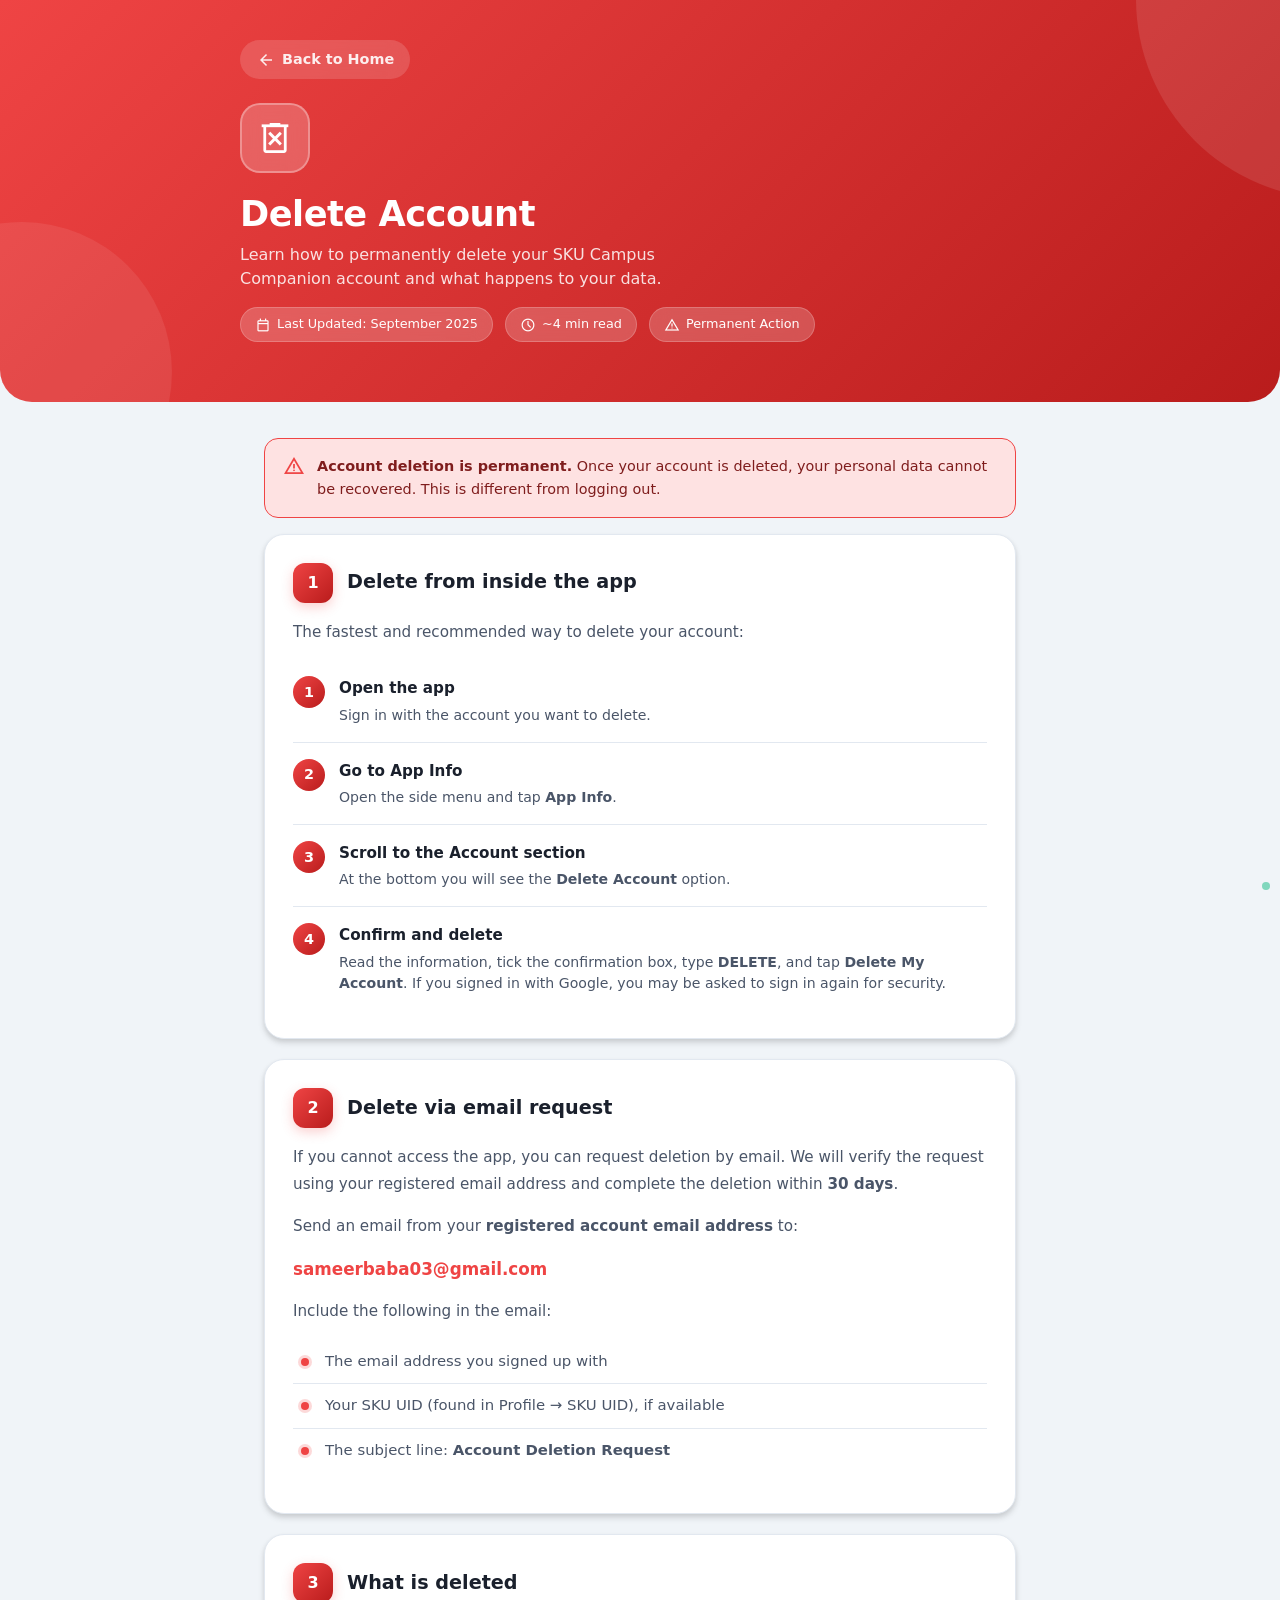
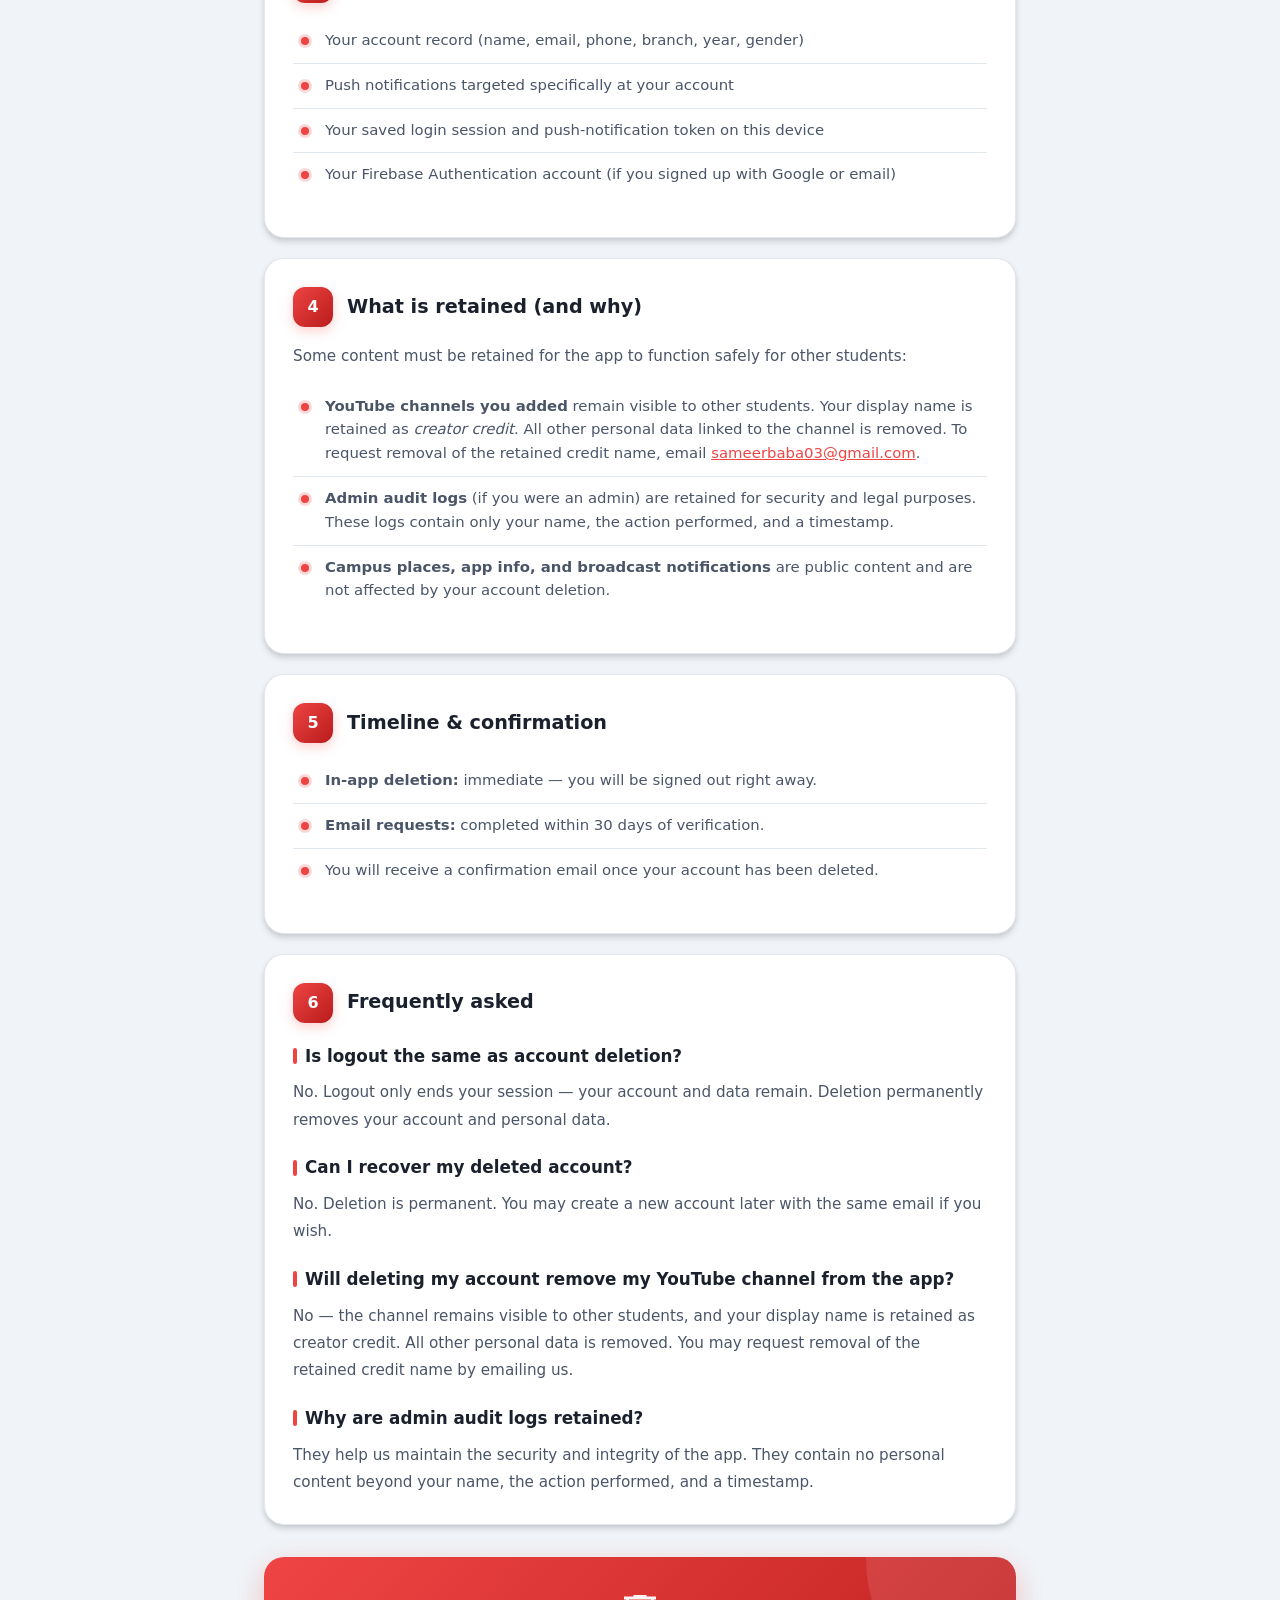
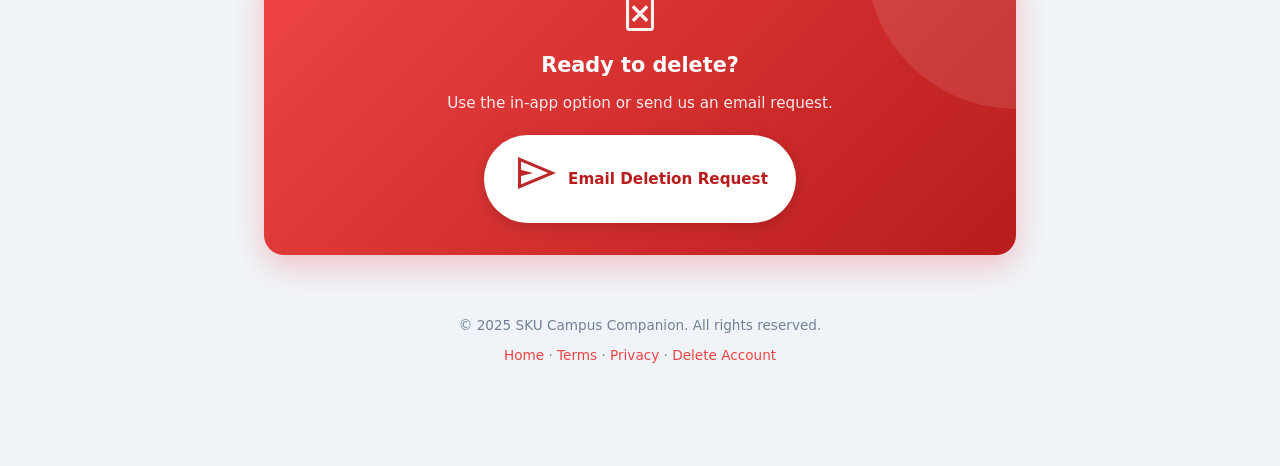
==== delete-account.html @ 907d85ab "Add delete account information page This file provides a comprehensive guide on how to delete an acc" ====
<!DOCTYPE html>
<html lang="en">
<head>
    <meta charset="UTF-8">
    <meta name="viewport" content="width=device-width, initial-scale=1.0">
    <title>Delete Account - SKU Campus Companion</title>
    <link rel="stylesheet" href="style.css">
    <link rel="stylesheet" href="https://fonts.googleapis.com/css2?family=Material+Symbols+Outlined:opsz,wght,FILL,GRAD@24,400,0,0">
    <style>
        /* ============================================
           LEGAL PAGES - DELETE ACCOUNT (RED THEME)
           Matches privacy.html / terms.html structure
           ============================================ */

        .legal-hero {
            position: relative;
            padding: 40px 24px 60px;
            background: linear-gradient(135deg, #ef4444 0%, #b91c1c 100%);
            border-radius: 0 0 32px 32px;
            margin-bottom: -40px;
            overflow: hidden;
        }

        .legal-hero::before {
            content: '';
            position: absolute;
            top: -50%;
            right: -20%;
            width: 400px;
            height: 400px;
            background: rgba(255, 255, 255, 0.1);
            border-radius: 50%;
            pointer-events: none;
        }

        .legal-hero::after {
            content: '';
            position: absolute;
            bottom: -30%;
            left: -10%;
            width: 300px;
            height: 300px;
            background: rgba(255, 255, 255, 0.08);
            border-radius: 50%;
            pointer-events: none;
        }

        .legal-hero-content {
            max-width: 800px;
            margin: 0 auto;
            position: relative;
            z-index: 2;
        }

        .legal-back-btn {
            display: inline-flex;
            align-items: center;
            gap: 6px;
            color: rgba(255, 255, 255, 0.9);
            text-decoration: none;
            font-weight: 600;
            margin-bottom: 24px;
            font-size: 0.9rem;
            padding: 8px 16px;
            background: rgba(255, 255, 255, 0.15);
            border-radius: 50px;
            backdrop-filter: blur(10px);
            transition: all 0.3s ease;
        }

        .legal-back-btn:hover {
            background: rgba(255, 255, 255, 0.25);
            gap: 10px;
            transform: translateX(-3px);
        }

        .legal-back-btn .material-symbols-outlined {
            font-size: 20px;
        }

        .legal-hero-icon {
            width: 70px;
            height: 70px;
            background: rgba(255, 255, 255, 0.2);
            border-radius: 20px;
            display: flex;
            align-items: center;
            justify-content: center;
            margin-bottom: 20px;
            backdrop-filter: blur(10px);
            border: 2px solid rgba(255, 255, 255, 0.3);
        }

        .legal-hero-icon .material-symbols-outlined {
            font-size: 40px;
            color: white;
        }

        .legal-hero h1 {
            font-size: 2.2rem;
            font-weight: 800;
            color: white;
            margin-bottom: 8px;
            letter-spacing: -0.5px;
            line-height: 1.2;
        }

        .legal-hero-subtitle {
            color: rgba(255, 255, 255, 0.85);
            font-size: 1rem;
            margin-bottom: 16px;
            max-width: 500px;
            line-height: 1.5;
        }

        .legal-meta {
            display: flex;
            flex-wrap: wrap;
            gap: 12px;
            margin-top: 16px;
        }

        .legal-meta-chip {
            display: inline-flex;
            align-items: center;
            gap: 6px;
            padding: 6px 14px;
            background: rgba(255, 255, 255, 0.2);
            border-radius: 50px;
            font-size: 0.8rem;
            color: white;
            font-weight: 500;
            backdrop-filter: blur(10px);
            border: 1px solid rgba(255, 255, 255, 0.2);
        }

        .legal-meta-chip .material-symbols-outlined {
            font-size: 16px;
        }

        .legal-container {
            max-width: 800px;
            margin: 0 auto;
            padding: 60px 24px 80px;
            position: relative;
            z-index: 1;
        }

        .legal-section {
            background: var(--bg-card);
            border-radius: 20px;
            padding: 28px;
            margin-bottom: 20px;
            box-shadow: var(--shadow-md);
            border: 1px solid var(--border);
            transition: all 0.3s ease;
            position: relative;
            overflow: hidden;
        }

        .legal-section::before {
            content: '';
            position: absolute;
            top: 0;
            left: 0;
            width: 4px;
            height: 100%;
            background: linear-gradient(180deg, #ef4444, #b91c1c);
            border-radius: 4px 0 0 4px;
            opacity: 0;
            transition: opacity 0.3s ease;
        }

        .legal-section:hover::before {
            opacity: 1;
        }

        .legal-section:hover {
            box-shadow: var(--shadow-lg);
            transform: translateY(-2px);
        }

        .legal-section-header {
            display: flex;
            align-items: center;
            gap: 14px;
            margin-bottom: 16px;
        }

        .legal-section-number {
            width: 40px;
            height: 40px;
            min-width: 40px;
            background: linear-gradient(135deg, #ef4444, #b91c1c);
            color: white;
            border-radius: 12px;
            display: flex;
            align-items: center;
            justify-content: center;
            font-weight: 700;
            font-size: 1rem;
            box-shadow: 0 4px 12px rgba(239, 68, 68, 0.25);
        }

        .legal-section h2 {
            font-size: 1.2rem;
            font-weight: 700;
            color: var(--text-primary);
            margin: 0;
            flex: 1;
            line-height: 1.3;
        }

        .legal-section h3 {
            font-size: 1.05rem;
            font-weight: 700;
            color: var(--text-primary);
            margin: 20px 0 10px;
            display: flex;
            align-items: center;
            gap: 8px;
        }

        .legal-section h3::before {
            content: '';
            width: 4px;
            height: 16px;
            background: #ef4444;
            border-radius: 2px;
        }

        .legal-section p {
            color: var(--text-secondary);
            line-height: 1.8;
            margin-bottom: 14px;
            font-size: 0.95rem;
        }

        .legal-section p:last-child {
            margin-bottom: 0;
        }

        .legal-list {
            list-style: none;
            padding: 0;
            margin: 12px 0;
        }

        .legal-list li {
            position: relative;
            padding: 10px 0 10px 32px;
            color: var(--text-secondary);
            font-size: 0.93rem;
            line-height: 1.6;
            border-bottom: 1px solid var(--border);
        }

        .legal-list li:last-child {
            border-bottom: none;
        }

        .legal-list li::before {
            content: '';
            position: absolute;
            left: 8px;
            top: 18px;
            width: 8px;
            height: 8px;
            background: #ef4444;
            border-radius: 50%;
            box-shadow: 0 0 0 3px rgba(239, 68, 68, 0.2);
        }

        .legal-alert {
            display: flex;
            gap: 12px;
            padding: 16px 18px;
            border-radius: 14px;
            margin: 16px 0;
            font-size: 0.9rem;
            line-height: 1.6;
        }

        .legal-alert .material-symbols-outlined {
            font-size: 22px;
            flex-shrink: 0;
        }

        .legal-alert-danger {
            background: #fee2e2;
            color: #7f1d1d;
            border: 1px solid #ef4444;
        }

        .legal-alert-danger .material-symbols-outlined {
            color: #ef4444;
        }

        [data-theme="dark"] .legal-alert-danger {
            background: #7f1d1d;
            color: #fee2e2;
        }

        .legal-alert-info {
            background: #dbeafe;
            color: #1e3a5f;
            border: 1px solid #2563eb;
        }

        .legal-alert-info .material-symbols-outlined {
            color: #2563eb;
        }

        [data-theme="dark"] .legal-alert-info {
            background: #1e3a5f;
            color: #dbeafe;
        }

        .legal-contact-card {
            background: linear-gradient(135deg, #ef4444 0%, #b91c1c 100%);
            border-radius: 20px;
            padding: 32px;
            text-align: center;
            color: white;
            margin-top: 32px;
            box-shadow: 0 10px 30px rgba(239, 68, 68, 0.3);
            position: relative;
            overflow: hidden;
        }

        .legal-contact-card::before {
            content: '';
            position: absolute;
            top: -50%;
            right: -20%;
            width: 300px;
            height: 300px;
            background: rgba(255, 255, 255, 0.1);
            border-radius: 50%;
            pointer-events: none;
        }

        .legal-contact-card .material-symbols-outlined {
            font-size: 48px;
            margin-bottom: 12px;
            opacity: 0.95;
        }

        .legal-contact-card h3 {
            font-size: 1.3rem;
            font-weight: 700;
            margin-bottom: 8px;
            position: relative;
            z-index: 1;
        }

        .legal-contact-card p {
            font-size: 0.95rem;
            opacity: 0.9;
            margin-bottom: 20px;
            position: relative;
            z-index: 1;
        }

        .legal-contact-btn {
            display: inline-flex;
            align-items: center;
            gap: 8px;
            padding: 14px 28px;
            background: white;
            color: #b91c1c;
            text-decoration: none;
            border-radius: 50px;
            font-weight: 700;
            font-size: 0.95rem;
            box-shadow: 0 4px 15px rgba(0, 0, 0, 0.15);
            transition: all 0.3s ease;
            position: relative;
            z-index: 1;
        }

        .legal-contact-btn:hover {
            transform: translateY(-3px);
            box-shadow: 0 8px 25px rgba(0, 0, 0, 0.25);
        }

        /* Step cards for "how to delete" */
        .step-card {
            display: flex;
            gap: 14px;
            padding: 16px 0;
            border-bottom: 1px solid var(--border);
        }

        .step-card:last-child {
            border-bottom: none;
        }

        .step-num {
            width: 32px;
            height: 32px;
            min-width: 32px;
            background: linear-gradient(135deg, #ef4444, #b91c1c);
            color: white;
            border-radius: 50%;
            display: flex;
            align-items: center;
            justify-content: center;
            font-weight: 700;
            font-size: 0.9rem;
        }

        .step-content h4 {
            margin: 0 0 4px;
            color: var(--text-primary);
            font-size: 0.95rem;
            font-weight: 700;
        }

        .step-content p {
            margin: 0;
            color: var(--text-secondary);
            font-size: 0.88rem;
            line-height: 1.5;
        }

        /* Reading Progress */
        .reading-progress {
            position: fixed;
            top: 0;
            left: 0;
            width: 0%;
            height: 3px;
            background: linear-gradient(90deg, #ef4444, #b91c1c);
            z-index: 9999;
            transition: width 0.1s ease;
        }

        /* Back to Top */
        .back-to-top {
            position: fixed;
            bottom: 24px;
            right: 24px;
            width: 50px;
            height: 50px;
            background: linear-gradient(135deg, #ef4444, #b91c1c);
            color: white;
            border: none;
            border-radius: 50%;
            cursor: pointer;
            display: flex;
            align-items: center;
            justify-content: center;
            box-shadow: 0 8px 20px rgba(239, 68, 68, 0.4);
            opacity: 0;
            visibility: hidden;
            transform: translateY(20px);
            transition: all 0.3s ease;
            z-index: 500;
        }

        .back-to-top.visible {
            opacity: 1;
            visibility: visible;
            transform: translateY(0);
        }

        .back-to-top:hover {
            transform: translateY(-5px);
            box-shadow: 0 12px 25px rgba(239, 68, 68, 0.5);
        }

        /* Responsive */
        @media (max-width: 768px) {
            .legal-hero {
                padding: 30px 20px 50px;
            }

            .legal-hero h1 {
                font-size: 1.7rem;
            }

            .legal-hero-icon {
                width: 60px;
                height: 60px;
            }

            .legal-hero-icon .material-symbols-outlined {
                font-size: 32px;
            }

            .legal-container {
                padding: 40px 16px 60px;
            }

            .legal-section {
                padding: 20px;
                border-radius: 16px;
            }

            .legal-section-header {
                gap: 12px;
            }

            .legal-section-number {
                width: 36px;
                height: 36px;
                min-width: 36px;
                font-size: 0.9rem;
            }

            .legal-section h2 {
                font-size: 1.05rem;
            }

            .legal-contact-card {
                padding: 24px 20px;
            }

            .legal-contact-card h3 {
                font-size: 1.15rem;
            }
        }

        @media (max-width: 480px) {
            .legal-hero {
                padding: 24px 16px 40px;
                border-radius: 0 0 24px 24px;
            }

            .legal-hero h1 {
                font-size: 1.5rem;
            }

            .legal-hero-subtitle {
                font-size: 0.9rem;
            }

            .legal-meta {
                gap: 8px;
            }

            .legal-meta-chip {
                padding: 5px 10px;
                font-size: 0.72rem;
            }

            .legal-section {
                padding: 18px;
            }

            .legal-section h2 {
                font-size: 1rem;
            }

            .legal-section p,
            .legal-list li {
                font-size: 0.88rem;
            }

            .back-to-top {
                bottom: 16px;
                right: 16px;
                width: 44px;
                height: 44px;
            }
        }
    </style>
</head>
<body>

    <!-- Reading Progress Bar -->
    <div class="reading-progress" id="readingProgress"></div>

    <!-- Hero Header -->
    <header class="legal-hero">
        <div class="legal-hero-content">
            <a href="index.html" class="legal-back-btn">
                <span class="material-symbols-outlined">arrow_back</span>
                Back to Home
            </a>

            <div class="legal-hero-icon">
                <span class="material-symbols-outlined">delete_forever</span>
            </div>

            <h1>Delete Account</h1>
            <p class="legal-hero-subtitle">
                Learn how to permanently delete your SKU Campus Companion account and what happens to your data.
            </p>

            <div class="legal-meta">
                <span class="legal-meta-chip">
                    <span class="material-symbols-outlined">calendar_today</span>
                    Last Updated: September 2025
                </span>
                <span class="legal-meta-chip">
                    <span class="material-symbols-outlined">schedule</span>
                    ~4 min read
                </span>
                <span class="legal-meta-chip">
                    <span class="material-symbols-outlined">warning</span>
                    Permanent Action
                </span>
            </div>
        </div>
    </header>

    <!-- Main Content -->
    <main class="legal-container">

        <!-- Warning Alert -->
        <div class="legal-alert legal-alert-danger">
            <span class="material-symbols-outlined">warning</span>
            <div>
                <strong>Account deletion is permanent.</strong> Once your account is deleted, your personal data cannot be recovered. This is different from logging out.
            </div>
        </div>

        <!-- Section 1: Delete from inside the app -->
        <section class="legal-section">
            <div class="legal-section-header">
                <div class="legal-section-number">1</div>
                <h2>Delete from inside the app</h2>
            </div>
            <p>The fastest and recommended way to delete your account:</p>

            <div class="step-card">
                <div class="step-num">1</div>
                <div class="step-content">
                    <h4>Open the app</h4>
                    <p>Sign in with the account you want to delete.</p>
                </div>
            </div>

            <div class="step-card">
                <div class="step-num">2</div>
                <div class="step-content">
                    <h4>Go to App Info</h4>
                    <p>Open the side menu and tap <strong>App Info</strong>.</p>
                </div>
            </div>

            <div class="step-card">
                <div class="step-num">3</div>
                <div class="step-content">
                    <h4>Scroll to the Account section</h4>
                    <p>At the bottom you will see the <strong>Delete Account</strong> option.</p>
                </div>
            </div>

            <div class="step-card">
                <div class="step-num">4</div>
                <div class="step-content">
                    <h4>Confirm and delete</h4>
                    <p>Read the information, tick the confirmation box, type <strong>DELETE</strong>, and tap <strong>Delete My Account</strong>. If you signed in with Google, you may be asked to sign in again for security.</p>
                </div>
            </div>
        </section>

        <!-- Section 2: Delete via email -->
        <section class="legal-section">
            <div class="legal-section-header">
                <div class="legal-section-number">2</div>
                <h2>Delete via email request</h2>
            </div>
            <p>
                If you cannot access the app, you can request deletion by email. We will verify
                the request using your registered email address and complete the deletion
                within <strong>30 days</strong>.
            </p>
            <p>
                Send an email from your <strong>registered account email address</strong> to:
            </p>
            <p style="font-size: 1.05rem;">
                <a href="mailto:sameerbaba03@gmail.com?subject=Account%20Deletion%20Request"
                   style="color:#ef4444; font-weight:700; text-decoration:none;">
                    sameerbaba03@gmail.com
                </a>
            </p>
            <p>Include the following in the email:</p>
            <ul class="legal-list">
                <li>The email address you signed up with</li>
                <li>Your SKU UID (found in Profile &rarr; SKU UID), if available</li>
                <li>The subject line: <strong>Account Deletion Request</strong></li>
            </ul>
        </section>

        <!-- Section 3: What is deleted -->
        <section class="legal-section">
            <div class="legal-section-header">
                <div class="legal-section-number">3</div>
                <h2>What is deleted</h2>
            </div>
            <ul class="legal-list">
                <li>Your account record (name, email, phone, branch, year, gender)</li>
                <li>Push notifications targeted specifically at your account</li>
                <li>Your saved login session and push-notification token on this device</li>
                <li>Your Firebase Authentication account (if you signed up with Google or email)</li>
            </ul>
        </section>

        <!-- Section 4: What is retained -->
        <section class="legal-section">
            <div class="legal-section-header">
                <div class="legal-section-number">4</div>
                <h2>What is retained (and why)</h2>
            </div>
            <p>Some content must be retained for the app to function safely for other students:</p>
            <ul class="legal-list">
                <li>
                    <strong>YouTube channels you added</strong> remain visible to other students.
                    Your display name is retained as <em>creator credit</em>. All other personal
                    data linked to the channel is removed. To request removal of the retained
                    credit name, email
                    <a href="mailto:sameerbaba03@gmail.com" style="color:#ef4444;">sameerbaba03@gmail.com</a>.
                </li>
                <li>
                    <strong>Admin audit logs</strong> (if you were an admin) are retained for
                    security and legal purposes. These logs contain only your name, the action
                    performed, and a timestamp.
                </li>
                <li>
                    <strong>Campus places, app info, and broadcast notifications</strong> are
                    public content and are not affected by your account deletion.
                </li>
            </ul>
        </section>

        <!-- Section 5: Timeline -->
        <section class="legal-section">
            <div class="legal-section-header">
                <div class="legal-section-number">5</div>
                <h2>Timeline &amp; confirmation</h2>
            </div>
            <ul class="legal-list">
                <li><strong>In-app deletion:</strong> immediate — you will be signed out right away.</li>
                <li><strong>Email requests:</strong> completed within 30 days of verification.</li>
                <li>You will receive a confirmation email once your account has been deleted.</li>
            </ul>
        </section>

        <!-- Section 6: FAQ -->
        <section class="legal-section">
            <div class="legal-section-header">
                <div class="legal-section-number">6</div>
                <h2>Frequently asked</h2>
            </div>

            <h3>Is logout the same as account deletion?</h3>
            <p>No. Logout only ends your session — your account and data remain. Deletion permanently removes your account and personal data.</p>

            <h3>Can I recover my deleted account?</h3>
            <p>No. Deletion is permanent. You may create a new account later with the same email if you wish.</p>

            <h3>Will deleting my account remove my YouTube channel from the app?</h3>
            <p>No — the channel remains visible to other students, and your display name is retained as creator credit. All other personal data is removed. You may request removal of the retained credit name by emailing us.</p>

            <h3>Why are admin audit logs retained?</h3>
            <p>They help us maintain the security and integrity of the app. They contain no personal content beyond your name, the action performed, and a timestamp.</p>
        </section>

        <!-- Contact Card -->
        <div class="legal-contact-card">
            <span class="material-symbols-outlined">delete_forever</span>
            <h3>Ready to delete?</h3>
            <p>Use the in-app option or send us an email request.</p>
            <a href="mailto:sameerbaba03@gmail.com?subject=Account%20Deletion%20Request" class="legal-contact-btn">
                <span class="material-symbols-outlined">send</span>
                Email Deletion Request
            </a>
        </div>

        <!-- Footer Info -->
        <div style="text-align: center; margin-top: 40px; padding: 20px; color: var(--text-muted); font-size: 0.85rem;">
            <p>&copy; 2025 SKU Campus Companion. All rights reserved.</p>
            <p style="margin-top: 8px;">
                <a href="index.html" style="color: #ef4444; text-decoration: none; font-weight: 500;">Home</a> ·
                <a href="terms.html" style="color: #ef4444; text-decoration: none; font-weight: 500;">Terms</a> ·
                <a href="privacy.html" style="color: #ef4444; text-decoration: none; font-weight: 500;">Privacy</a> ·
                <a href="delete-account.html" style="color: #ef4444; text-decoration: none; font-weight: 500;">Delete Account</a>
            </p>
        </div>

    </main>

    <!-- Back to Top Button -->
    <button class="back-to-top" id="backToTop" aria-label="Back to top">
        <span class="material-symbols-outlined">arrow_upward</span>
    </button>

    <script>
        // Reading Progress Bar
        window.addEventListener('scroll', () => {
            const winScroll = document.body.scrollTop || document.documentElement.scrollTop;
            const height = document.documentElement.scrollHeight - document.documentElement.clientHeight;
            const scrolled = (winScroll / height) * 100;
            document.getElementById('readingProgress').style.width = scrolled + '%';

            const backToTop = document.getElementById('backToTop');
            if (winScroll > 400) {
                backToTop.classList.add('visible');
            } else {
                backToTop.classList.remove('visible');
            }
        });

        // Back to Top
        document.getElementById('backToTop').addEventListener('click', () => {
            window.scrollTo({ top: 0, behavior: 'smooth' });
        });

        // Dark mode sync
        const savedTheme = localStorage.getItem('theme');
        if (savedTheme === 'dark') {
            document.documentElement.setAttribute('data-theme', 'dark');
        }
    </script>

</body>
</html>
---- style.css ----
/* ============================================
   CSS VARIABLES - Light Mode (Default)
   ============================================ */
:root {
    --bg-primary: #f0f4f8;
    --bg-secondary: #ffffff;
    --bg-card: #ffffff;
    --text-primary: #1a202c;
    --text-secondary: #4a5568;
    --text-muted: #718096;
    --accent: #2563eb;
    --accent-hover: #1d4ed8;
    --accent-light: #dbeafe;
    --border: #e2e8f0;
    --shadow-sm: 0 1px 3px rgba(0, 0, 0, 0.12), 0 1px 2px rgba(0, 0, 0, 0.06);
    --shadow-md: 0 4px 6px rgba(0, 0, 0, 0.12), 0 2px 4px rgba(0, 0, 0, 0.06);
    --shadow-lg: 0 10px 25px rgba(0, 0, 0, 0.15), 0 4px 10px rgba(0, 0, 0, 0.06);
    --shadow-xl: 0 20px 50px rgba(0, 0, 0, 0.2);
    --overlay: rgba(0, 0, 0, 0.5);
    --modal-bg: #ffffff;
    --search-bg: rgba(255, 255, 255, 0.6);
    --search-border: rgba(0, 0, 0, 0.15);
    --toggle-bg: #cbd5e1;
    --toggle-active: #2563eb;
    --card-shadow: 0 10px 35px rgba(0, 0, 0, 0.18), 0 4px 12px rgba(0, 0, 0, 0.1), 0 1px 3px rgba(0, 0, 0, 0.08);
    --card-hover-shadow: 0 20px 50px rgba(0, 0, 0, 0.28), 0 8px 20px rgba(0, 0, 0, 0.15), 0 2px 6px rgba(0, 0, 0, 0.1);
    --floating-btn-bg: #ffffff;
    --skeleton-base: #e2e8f0;
    --carousel-speed: 40s;
    
    /* Background image variables */
    --bg-image-light: url('images/backgrounds/light-bg-pattern.jpg');
    --bg-image-dark: url('images/backgrounds/dark-bg-pattern.jpg');
}

[data-theme="dark"] {
    --bg-primary: #0f172a;
    --bg-secondary: #1e293b;
    --bg-card: #1e293b;
    --text-primary: #f1f5f9;
    --text-secondary: #cbd5e1;
    --text-muted: #94a3b8;
    --accent: #3b82f6;
    --accent-hover: #60a5fa;
    --accent-light: #1e3a5f;
    --border: #334155;
    --shadow-sm: 0 1px 3px rgba(0, 0, 0, 0.3);
    --shadow-md: 0 4px 6px rgba(0, 0, 0, 0.4);
    --shadow-lg: 0 10px 25px rgba(0, 0, 0, 0.5);
    --shadow-xl: 0 20px 50px rgba(0, 0, 0, 0.6);
    --overlay: rgba(0, 0, 0, 0.7);
    --modal-bg: #1e293b;
    --search-bg: rgba(30, 41, 59, 0.6);
    --search-border: rgba(255, 255, 255, 0.15);
    --toggle-bg: #475569;
    --toggle-active: #3b82f6;
    --card-shadow: 0 10px 35px rgba(0, 0, 0, 0.6), 0 4px 12px rgba(0, 0, 0, 0.4), 0 1px 3px rgba(0, 0, 0, 0.3);
    --card-hover-shadow: 0 20px 55px rgba(0, 0, 0, 0.8), 0 8px 20px rgba(0, 0, 0, 0.5), 0 2px 6px rgba(0, 0, 0, 0.3);
    --floating-btn-bg: #1e293b;
    --skeleton-base: #334155;
}

/* ============================================
   GLOBAL RESET & BASE
   ============================================ */
*, *::before, *::after { margin: 0; padding: 0; box-sizing: border-box; }
html { scroll-behavior: smooth; }

body {
    font-family: 'Segoe UI', system-ui, -apple-system, sans-serif;
    background-color: var(--bg-primary);
    background-image: var(--bg-image-light);
    background-size: cover;
    background-position: center;
    background-attachment: fixed;
    background-repeat: no-repeat;
    color: var(--text-primary);
    min-height: 100vh;
    transition: background-color 0.3s ease, color 0.3s ease;
    overflow-x: hidden;
    line-height: 1.6;
}

[data-theme="dark"] body {
    background-image: var(--bg-image-dark) !important;
}

/* ============================================
   TOAST NOTIFICATIONS
   ============================================ */
.toast-container {
    position: fixed;
    bottom: 24px;
    left: 50%;
    transform: translateX(-50%);
    z-index: 9999;
    display: flex;
    flex-direction: column;
    gap: 10px;
    align-items: center;
    pointer-events: none;
}

.toast {
    padding: 14px 24px;
    border-radius: 50px;
    color: white;
    font-weight: 600;
    font-size: 0.9rem;
    box-shadow: var(--shadow-xl);
    animation: toastIn 0.4s ease, toastOut 0.4s ease 2.3s forwards;
    pointer-events: auto;
    text-align: center;
    max-width: 90vw;
    display: flex;
    align-items: center;
    gap: 10px;
}

.toast-success { background-color: #10b981; }
.toast-error { background-color: #ef4444; }
.toast-warning { background-color: #f59e0b; color: #1a202c; }
.toast-info { background-color: var(--accent); }

.toast .material-symbols-outlined { font-size: 20px; }

@keyframes toastIn {
    from { opacity: 0; transform: translateY(30px); }
    to { opacity: 1; transform: translateY(0); }
}
@keyframes toastOut {
    from { opacity: 1; }
    to { opacity: 0; transform: translateY(-20px); }
}

/* ============================================
   IMAGE FULL VIEWER
   ============================================ */
.image-viewer-overlay {
    position: fixed;
    top: 0;
    left: 0;
    width: 100%;
    height: 100%;
    background: rgba(0, 0, 0, 0.92);
    z-index: 6000;
    display: flex;
    align-items: center;
    justify-content: center;
    opacity: 0;
    visibility: hidden;
    transition: all 0.3s ease;
    cursor: zoom-out;
}

.image-viewer-overlay.active { opacity: 1; visibility: visible; }

.image-viewer-overlay img {
    max-width: 92%;
    max-height: 92%;
    object-fit: contain;
    border-radius: 8px;
    box-shadow: 0 20px 60px rgba(0, 0, 0, 0.5);
    cursor: default;
}

.image-viewer-close {
    position: absolute;
    top: 20px;
    right: 20px;
    font-size: 32px;
    color: white;
    cursor: pointer;
    z-index: 6001;
    padding: 10px;
    border-radius: 50%;
    background: rgba(255,255,255,0.1);
    transition: background 0.3s ease;
}

.image-viewer-close:hover { background: rgba(255,255,255,0.25); }

/* ============================================
   OFFLINE / 404 OVERLAY
   ============================================ */
.offline-overlay {
    position: fixed;
    top: 0; left: 0;
    width: 100%; height: 100%;
    background-color: var(--bg-primary);
    background-image: var(--bg-image-light);
    background-size: cover;
    background-position: center;
    background-attachment: fixed;
    z-index: 9999;
    display: none;
    align-items: center;
    justify-content: center;
    text-align: center;
    padding: 20px;
}

[data-theme="dark"] .offline-overlay {
    background-image: var(--bg-image-dark);
}

.offline-overlay.active { display: flex; }

.offline-content {
    background-color: var(--bg-card);
    border-radius: 24px;
    padding: 50px 40px;
    max-width: 500px;
    width: 100%;
    box-shadow: var(--shadow-xl);
}

.offline-icon { font-size: 4rem; display: block; margin-bottom: 16px; }
.offline-content h1 { font-size: 5rem; font-weight: 800; color: var(--accent); line-height: 1; margin-bottom: 8px; }
.offline-content h2 { font-size: 1.5rem; font-weight: 600; color: var(--text-primary); margin-bottom: 16px; }
.offline-content p { color: var(--text-secondary); margin-bottom: 8px; font-size: 0.95rem; }
.offline-sub { color: var(--text-muted) !important; font-size: 0.85rem !important; margin-bottom: 24px !important; }

.btn-retry {
    background-color: var(--accent); color: white;
    padding: 14px 28px; border: none; border-radius: 25px;
    font-size: 1rem; font-weight: 600; cursor: pointer; font-family: inherit;
    display: inline-flex; align-items: center; gap: 8px;
    transition: all 0.3s ease;
}
.btn-retry:hover { background-color: var(--accent-hover); transform: translateY(-2px); box-shadow: var(--shadow-lg); }

/* ============================================
   SKELETON LOADING
   ============================================ */
.skeleton-track { display: flex; gap: 24px; padding: 10px 20px; }
.skeleton-card {
    flex-shrink: 0;
    width: 300px; height: 370px;
    border-radius: 20px;
    background: var(--skeleton-base);
    animation: pulse 1.5s ease-in-out infinite;
}
.skeleton-card:nth-child(2) { animation-delay: 0.1s; }
.skeleton-card:nth-child(3) { animation-delay: 0.2s; }
.skeleton-card:nth-child(4) { animation-delay: 0.3s; }
.skeleton-card:nth-child(5) { animation-delay: 0.4s; }

@keyframes pulse {
    0%, 100% { opacity: 0.5; }
    50% { opacity: 1; }
}

/* ============================================
   TOP SECTION
   ============================================ */
.top-section {
    display: flex; align-items: center; gap: 12px;
    padding: 20px 20px 0;
    position: sticky; top: 0; z-index: 100;
    background: linear-gradient(to bottom, var(--bg-primary) 60%, transparent);
    padding-bottom: 20px;
}

.floating-hamburger {
    width: 50px; height: 50px; min-width: 50px;
    border-radius: 50%;
    background-color: var(--floating-btn-bg);
    border: 2px solid var(--border);
    cursor: pointer; z-index: 150;
    display: flex; align-items: center; justify-content: center;
    box-shadow: var(--shadow-lg);
    transition: all 0.3s ease;
    color: var(--text-primary);
    backdrop-filter: blur(10px); -webkit-backdrop-filter: blur(10px);
}
.floating-hamburger:hover { transform: scale(1.1); box-shadow: var(--shadow-xl); }
.floating-hamburger:active { transform: scale(0.95); }
.floating-hamburger .material-symbols-outlined { font-size: 26px; }

.search-wrapper { display: flex; align-items: center; gap: 8px; flex: 1; position: relative; }

.search-input {
    flex: 1; padding: 14px 20px;
    border: 2px solid var(--search-border); border-radius: 50px;
    font-size: 0.95rem;
    background-color: var(--search-bg);
    color: var(--text-primary);
    outline: none; font-family: inherit;
    box-shadow: var(--shadow-md);
    transition: all 0.3s ease;
    backdrop-filter: blur(15px); -webkit-backdrop-filter: blur(15px);
}
.search-input:focus { border-color: var(--accent); box-shadow: var(--shadow-lg), 0 0 0 4px var(--accent-light); }
.search-input::placeholder { color: var(--text-muted); }

.search-btn-icon {
    width: 46px; height: 46px; min-width: 46px;
    border-radius: 50%;
    background-color: var(--search-bg);
    border: 2px solid var(--search-border);
    cursor: pointer;
    display: flex; align-items: center; justify-content: center;
    box-shadow: var(--shadow-md);
    transition: all 0.3s ease;
    color: var(--text-primary);
    backdrop-filter: blur(15px); -webkit-backdrop-filter: blur(15px);
}
.search-btn-icon:hover { background-color: var(--accent); border-color: var(--accent); color: #ffffff; transform: scale(1.05); box-shadow: var(--shadow-lg); }
.search-btn-icon:active { transform: scale(0.95); }
.search-btn-icon .material-symbols-outlined { font-size: 22px; }

/* Search Results */
.search-results {
    position: absolute; top: 100%; left: 68px; right: 20px;
    max-width: calc(100% - 88px);
    background-color: var(--bg-card);
    border-radius: 16px; box-shadow: var(--shadow-xl);
    max-height: 0; overflow: hidden;
    transition: max-height 0.3s ease; z-index: 150;
}
.search-results.active { max-height: 400px; overflow-y: auto; margin-top: 8px; }
.search-result-item {
    display: flex; align-items: center; gap: 14px;
    padding: 14px 20px; cursor: pointer;
    transition: background 0.2s ease;
    border-bottom: 1px solid var(--border);
}
.search-result-item:last-child { border-bottom: none; }
.search-result-item:hover { background-color: var(--accent-light); }
.search-result-image { width: 50px; height: 50px; border-radius: 10px; object-fit: cover; flex-shrink: 0; }
.search-result-placeholder {
    width: 50px; height: 50px; border-radius: 10px;
    background: linear-gradient(135deg, var(--accent), #8b5cf6);
    display: flex; align-items: center; justify-content: center;
    color: white; font-weight: 700; font-size: 1.2rem; flex-shrink: 0;
}
.search-result-name { font-weight: 600; color: var(--text-primary); font-size: 0.95rem; }
.no-results { padding: 20px; text-align: center; color: var(--text-muted); font-size: 0.95rem; }

/* ============================================
   HERO GAP
   ============================================ */
.hero-gap { 
    min-height: 80px; 
    display: flex; 
    align-items: center; 
    justify-content: center; 
    padding: 15px 10px; 
    width: 100%;
}

.university-logo {
    display: block;
    max-width: 100%;
    height: auto;
    width: 100%;
    max-width: 700px;
    object-fit: contain;
    margin: 0 auto;
}

/* ============================================
   SIDE MENU
   ============================================ */
.menu-overlay {
    position: fixed; top: 0; left: 0; width: 100%; height: 100%;
    background: var(--overlay); z-index: 200;
    opacity: 0; visibility: hidden; transition: all 0.3s ease;
}
.menu-overlay.active { opacity: 1; visibility: visible; }

.side-menu {
    position: fixed; top: 0; left: -320px;
    width: 300px; height: 100%;
    background-color: var(--bg-secondary);
    box-shadow: var(--shadow-xl); z-index: 300;
    transition: left 0.35s cubic-bezier(0.4, 0, 0.2, 1);
    display: flex; flex-direction: column;
}
.side-menu.active { left: 0; }
.menu-header { display: flex; justify-content: space-between; align-items: center; padding: 24px 20px; border-bottom: 1px solid var(--border); }
.menu-header h2 { font-size: 1.3rem; font-weight: 600; }
.close-menu { cursor: pointer; font-size: 24px; padding: 8px; border-radius: 50%; transition: background 0.2s ease; color: var(--text-primary); }
.close-menu:hover { background: var(--bg-primary); }
.menu-list { list-style: none; padding: 16px 0; flex: 1; }
.menu-list li a {
    display: flex; align-items: center; gap: 16px;
    padding: 16px 24px; color: var(--text-primary);
    text-decoration: none; font-size: 1rem; font-weight: 500;
    transition: all 0.2s ease; cursor: pointer;
}
.menu-list li a:hover { background-color: var(--accent-light); }
.menu-list li .material-symbols-outlined { font-size: 22px; color: var(--text-secondary); }
.menu-bottom-toggle { border-top: 1px solid var(--border); padding: 16px 0; margin-top: auto; }
.theme-toggle-item { display: flex; align-items: center; gap: 12px; padding: 16px 24px; color: var(--text-primary); font-size: 1rem; font-weight: 500; }
.theme-toggle-item .material-symbols-outlined { font-size: 22px; color: var(--text-secondary); }
.toggle-switch { position: relative; display: inline-block; width: 50px; height: 26px; margin-left: auto; }
.toggle-switch input { opacity: 0; width: 0; height: 0; }
.toggle-slider { position: absolute; cursor: pointer; top: 0; left: 0; right: 0; bottom: 0; background-color: var(--toggle-bg); transition: 0.3s; border-radius: 26px; }
.toggle-slider::before { content: ""; position: absolute; height: 20px; width: 20px; left: 3px; bottom: 3px; background-color: white; transition: 0.3s; border-radius: 50%; }
input:checked + .toggle-slider { background-color: var(--toggle-active); }
input:checked + .toggle-slider::before { transform: translateX(24px); }

/* ============================================
   DETAILS PANEL
   ============================================ */
.panel-overlay {
    position: fixed; top: 0; left: 0; width: 100%; height: 100%;
    background: var(--overlay); z-index: 350;
    opacity: 0; visibility: hidden; transition: all 0.3s ease;
}
.panel-overlay.active { opacity: 1; visibility: visible; }

.details-panel {
    position: fixed; top: 0; right: -90%;
    width: 85%; max-width: 600px; height: 100%;
    background-color: var(--bg-secondary);
    box-shadow: var(--shadow-xl); z-index: 400;
    transition: right 0.4s cubic-bezier(0.4, 0, 0.2, 1);
    overflow-y: auto;
}
.details-panel.active { right: 0; }
.panel-header {
    display: flex; justify-content: space-between; align-items: center;
    padding: 16px 20px 0;
    position: sticky; top: 0;
    background-color: var(--bg-secondary); z-index: 5;
}
.btn-edit {
    width: 40px; height: 40px; border-radius: 50%;
    border: none; background: var(--accent-light); color: var(--accent);
    cursor: pointer; display: flex; align-items: center; justify-content: center;
    transition: all 0.3s ease;
}
.btn-edit:hover { background: var(--accent); color: white; transform: scale(1.1); }
.btn-edit .material-symbols-outlined { font-size: 20px; }
.close-panel { cursor: pointer; font-size: 24px; padding: 8px; border-radius: 50%; transition: background 0.2s ease; color: var(--text-primary); }
.close-panel:hover { background: var(--bg-primary); }
.panel-body { padding: 0 24px 40px; }

.details-image-grid { display: grid; grid-template-columns: 1fr 1fr; gap: 10px; margin-bottom: 20px; border-radius: 16px; overflow: hidden; }
.details-image-grid img {
    width: 100%; height: 160px; object-fit: cover; display: block;
    border-radius: 12px; cursor: pointer;
    transition: transform 0.2s ease, box-shadow 0.2s ease;
}
.details-image-grid img:hover { transform: scale(1.03); box-shadow: var(--shadow-lg); }
.details-image-placeholder {
    width: 100%; height: 160px;
    background: linear-gradient(135deg, #667eea, #764ba2);
    display: flex; align-items: center; justify-content: center;
    font-size: 2.5rem; color: white; border-radius: 12px;
}

.details-title { font-size: 1.5rem; font-weight: 700; margin-bottom: 12px; color: var(--text-primary); }
.details-description { font-size: 0.95rem; color: var(--text-secondary); line-height: 1.8; margin-bottom: 24px; }

/* ============================================
   EDIT MODE
   ============================================ */
.edit-heading { font-size: 1.3rem; font-weight: 700; margin-bottom: 20px; color: var(--text-primary); }
.edit-label { display: block; font-size: 0.85rem; font-weight: 600; color: var(--text-secondary); margin-bottom: 8px; margin-top: 16px; text-transform: uppercase; letter-spacing: 0.5px; }
.edit-textarea {
    width: 100%; padding: 14px;
    border: 2px solid var(--border); border-radius: 12px;
    font-size: 0.95rem; font-family: inherit;
    color: var(--text-primary); background-color: var(--bg-card);
    resize: vertical; outline: none;
    transition: border-color 0.3s ease;
}
.edit-textarea:focus { border-color: var(--accent); box-shadow: 0 0 0 3px var(--accent-light); }
.edit-images-grid { display: grid; grid-template-columns: 1fr 1fr; gap: 10px; margin-top: 8px; }
.edit-image-slot {
    aspect-ratio: 1;
    border: 2px dashed var(--border); border-radius: 12px;
    display: flex; flex-direction: column; align-items: center; justify-content: center;
    gap: 6px; cursor: pointer; position: relative; overflow: hidden;
    transition: all 0.3s ease; background-color: var(--bg-card);
}
.edit-image-slot:hover { border-color: var(--accent); background-color: var(--accent-light); }
.edit-image-slot .material-symbols-outlined { font-size: 32px; color: var(--text-muted); }
.edit-image-slot span { font-size: 0.75rem; color: var(--text-muted); }
.edit-image-slot img { position: absolute; top: 0; left: 0; width: 100%; height: 100%; object-fit: cover; }
.edit-image-slot.has-image { border-style: solid; border-color: #10b981; }
.edit-image-slot.has-image .material-symbols-outlined,
.edit-image-slot.has-image span { display: none; }
.edit-image-slot.slot-locked { border-color: #f59e0b; background-color: #fffbeb; cursor: not-allowed; opacity: 0.7; }
.edit-image-slot.slot-locked::after { content: "Fill previous slot first"; position: absolute; bottom: 8px; font-size: 0.65rem; color: #f59e0b; font-weight: 600; text-align: center; }
.edit-file-input { position: absolute; top: 0; left: 0; width: 100%; height: 100%; opacity: 0; cursor: pointer; z-index: 2; }
.edit-file-input:disabled { cursor: not-allowed; }

.edit-buttons { display: flex; flex-direction: column; gap: 10px; margin-top: 24px; }
.btn-save { background-color: #10b981; color: white; justify-content: center; padding: 14px; font-size: 1rem; }
.btn-save:hover { background-color: #059669; transform: translateY(-2px); }
.btn-cancel { background-color: var(--border); color: var(--text-primary); justify-content: center; padding: 14px; font-size: 0.95rem; }
.btn-cancel:hover { background-color: var(--text-muted); color: white; }
.btn-reset { background-color: #ef4444; color: white; justify-content: center; padding: 12px; font-size: 0.85rem; }
.btn-reset:hover { background-color: #dc2626; }

/* ============================================
   EXPLORE PLACES TITLE
   ============================================ */
.explore-title-wrapper { padding: 16px 20px 8px; }
.explore-title { font-size: 2rem; font-weight: 800; color: var(--text-primary); text-shadow: 3px 3px 6px rgba(0, 0, 0, 0.15), 0 0 1px rgba(0, 0, 0, 0.1); letter-spacing: -0.5px; }
[data-theme="dark"] .explore-title { text-shadow: 3px 3px 8px rgba(0, 0, 0, 0.5), 0 0 20px rgba(59, 130, 246, 0.3); }

/* ============================================
   CAROUSEL SECTION
   ============================================ */
.carousel-section { padding: 20px 0 20px; }

.carousel-container {
    width: 100%;
    overflow-x: auto;
    overflow-y: visible;
    padding: 10px 0;
    cursor: grab;
    scroll-behavior: smooth;
    -webkit-overflow-scrolling: touch;
    -ms-overflow-style: none;
    scrollbar-width: none;
}

.carousel-container::-webkit-scrollbar {
    display: none;
}

.carousel-container.grabbing {
    cursor: grabbing !important;
}

.carousel-track {
    display: flex;
    gap: 24px;
    width: max-content;
    padding: 10px 20px;
    cursor: grab;
    animation: scrollCarousel var(--carousel-speed) linear infinite;
    animation-play-state: running;
}

.carousel-track.grabbing {
    cursor: grabbing !important;
}

.carousel-container:hover .carousel-track {
    animation-play-state: paused;
}

@keyframes scrollCarousel {
    0% { transform: translateX(0); }
    100% { transform: translateX(-33.33%); }
}

/* Place card styles */
.place-card {
    flex-shrink: 0; width: 300px;
    background-color: var(--bg-card); border-radius: 20px;
    overflow: hidden; box-shadow: var(--card-shadow);
    cursor: pointer; transition: all 0.35s cubic-bezier(0.4, 0, 0.2, 1);
    position: relative;
    user-select: none;
}
.place-card:hover { transform: translateY(-10px); box-shadow: var(--card-hover-shadow); }
.place-card-image-container { position: relative; width: 100%; height: 200px; overflow: hidden; }
.place-card-image { width: 100%; height: 100%; object-fit: cover; display: block; pointer-events: none; }
.place-card-placeholder {
    width: 100%; height: 100%;
    background: linear-gradient(135deg, #667eea 0%, #764ba2 100%);
    display: flex; align-items: center; justify-content: center;
    font-size: 3rem; color: white;
}
.place-card-name-overlay {
    position: absolute; top: 12px; left: 12px;
    color: #ffffff; padding: 6px 14px;
    font-size: 1rem; font-weight: 800; letter-spacing: 0.5px;
    z-index: 5; max-width: calc(100% - 24px);
    white-space: nowrap; overflow: hidden; text-overflow: ellipsis;
    text-shadow: 2px 2px 8px rgba(0, 0, 0, 0.8), 0 0 20px rgba(0, 0, 0, 0.6), 1px 1px 3px rgba(0, 0, 0, 0.9);
    pointer-events: none;
}
.place-card-body { padding: 16px 18px 8px; }
.place-card-desc { font-size: 0.88rem; color: var(--text-secondary); line-height: 1.5; display: -webkit-box; -webkit-line-clamp: 2; -webkit-box-orient: vertical; overflow: hidden; }
.place-card-buttons { display: flex; gap: 8px; padding: 8px 18px 18px; flex-wrap: wrap; }

.btn {
    display: inline-flex; align-items: center; gap: 6px;
    padding: 10px 16px; border: none; border-radius: 25px;
    font-size: 0.85rem; font-weight: 600; cursor: pointer;
    transition: all 0.25s ease; font-family: inherit; white-space: nowrap;
}
.btn .material-symbols-outlined { font-size: 18px; }
.btn-info { background-color: var(--accent); color: white; flex: 1; justify-content: center; }
.btn-info:hover { background-color: var(--accent-hover); transform: translateY(-2px); }

/* ============================================
   BANNER AD SECTION
   ============================================ */
.ad-section { padding: 16px 20px; display: flex; justify-content: center; }
.ad-container { max-width: 728px; width: 100%; background-color: var(--bg-card); border-radius: 12px; padding: 12px; box-shadow: var(--shadow-sm); text-align: center; min-height: 90px; display: flex; flex-direction: column; align-items: center; justify-content: center; }
.ad-label { font-size: 0.65rem; color: var(--text-muted); text-transform: uppercase; letter-spacing: 1.5px; margin-bottom: 6px; }
.ad-container ins { display: block; width: 100%; min-height: 50px; max-height: 90px; }

/* ============================================
   FOOTER
   ============================================ */
.site-footer { text-align: center; padding: 24px; color: var(--text-muted); font-size: 0.85rem; border-top: 1px solid var(--border); }
.site-footer a { color: var(--accent); text-decoration: none; }

/* ============================================
   RESPONSIVE DESIGN
   ============================================ */
@media (max-width: 768px) {
    .top-section { gap: 10px; padding: 14px 14px 16px; }
    .floating-hamburger { width: 44px; height: 44px; min-width: 44px; }
    .floating-hamburger .material-symbols-outlined { font-size: 22px; }
    .search-input { padding: 12px 16px; font-size: 0.9rem; }
    .search-btn-icon { width: 42px; height: 42px; min-width: 42px; }
    .search-results { left: 60px; right: 14px; max-width: calc(100% - 74px); }
    .hero-gap { min-height: 80px; }
    .explore-title { font-size: 1.6rem; }
    .place-card { width: 260px; }
    .place-card-image-container { height: 170px; }
    .skeleton-card { width: 260px; height: 310px; }
    .details-panel { width: 90%; right: -100%; }
    .details-image-grid img, .details-image-placeholder { height: 130px; }
    .university-logo { width: 250px; }
}

@media (max-width: 480px) {
    .top-section { gap: 8px; padding: 10px 10px 14px; }
    .floating-hamburger { width: 40px; height: 40px; min-width: 40px; }
    .floating-hamburger .material-symbols-outlined { font-size: 20px; }
    .search-input { padding: 10px 14px; font-size: 0.85rem; }
    .search-btn-icon { width: 38px; height: 38px; min-width: 38px; }
    .search-btn-icon .material-symbols-outlined { font-size: 20px; }
    .search-results { left: 54px; right: 10px; max-width: calc(100% - 64px); }
    .hero-gap { min-height: 60px; }
    .explore-title { font-size: 1.4rem; }
    .place-card { width: 240px; }
    .place-card-image-container { height: 150px; }
    .place-card-name-overlay { top: 8px; left: 8px; font-size: 0.85rem; padding: 4px 10px; }
    .place-card-body { padding: 12px 14px 4px; }
    .place-card-desc { font-size: 0.8rem; }
    .place-card-buttons { padding: 6px 14px 14px; flex-direction: column; }
    .place-card-buttons .btn { width: 100%; justify-content: center; padding: 8px 14px; font-size: 0.8rem; }
    .skeleton-card { width: 240px; height: 280px; }
    .carousel-track, .skeleton-track { gap: 16px; padding: 10px 12px; }
    .details-panel { width: 100%; max-width: 100%; right: -105%; }
    .details-image-grid { grid-template-columns: 1fr; }
    .details-image-grid img, .details-image-placeholder { height: 160px; }
    .details-title { font-size: 1.3rem; }
    .edit-images-grid { grid-template-columns: 1fr 1fr; gap: 8px; }
    .side-menu { width: 85%; max-width: 300px; }
    .ad-section { padding: 10px 12px; }
    .ad-container { padding: 8px; min-height: 60px; }
    .university-logo {
        width: 100%;
        max-width: 350px;
    }
}

/* ============================================
   SCROLLBAR STYLING
   ============================================ */
::-webkit-scrollbar { width: 6px; }
::-webkit-scrollbar-track { background: transparent; }
::-webkit-scrollbar-thumb { background: var(--border); border-radius: 10px; }
::-webkit-scrollbar-thumb:hover { background: var(--text-muted); }

/* ============================================
   SECURITY STYLES
   ============================================ */
.security-notice { display: none; }

body::after {
    content: '';
    position: fixed;
    bottom: 10px;
    right: 10px;
    width: 8px;
    height: 8px;
    background: #10b981;
    border-radius: 50%;
    z-index: 999;
    opacity: 0.5;
}
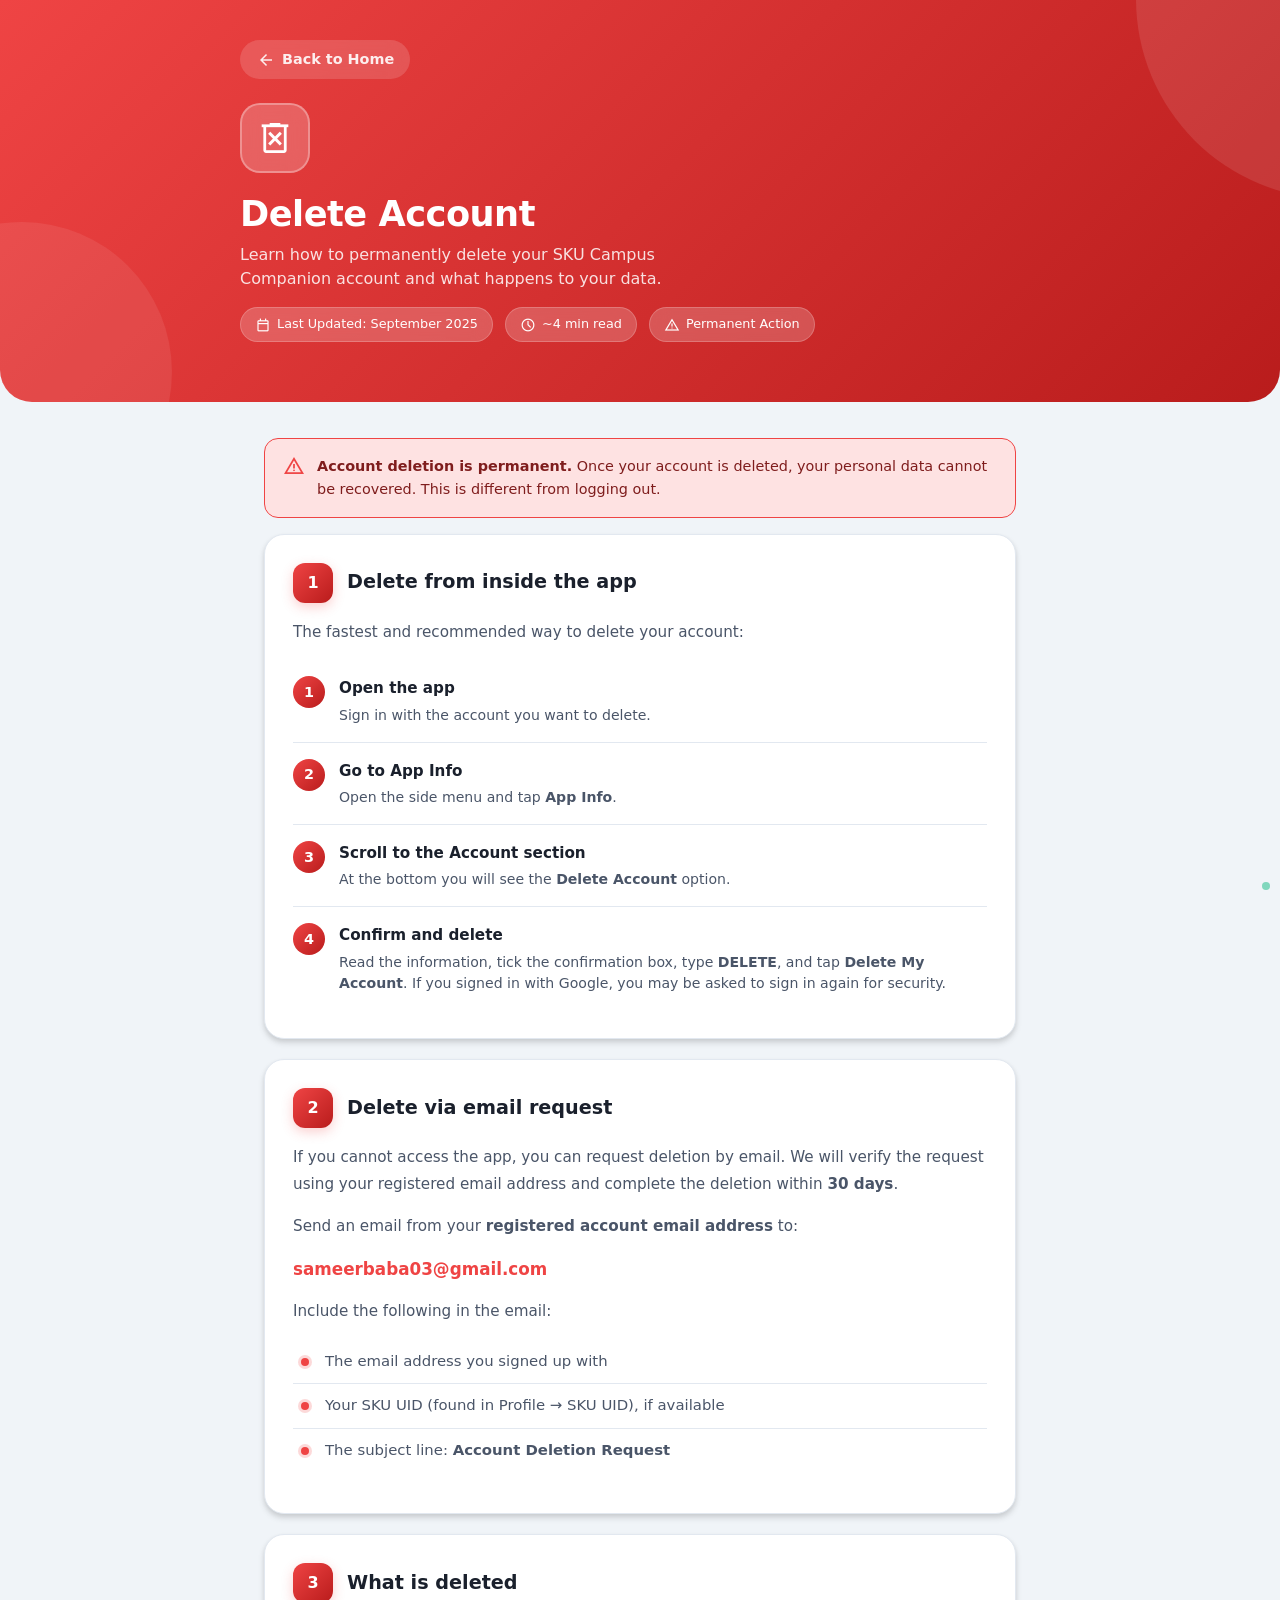
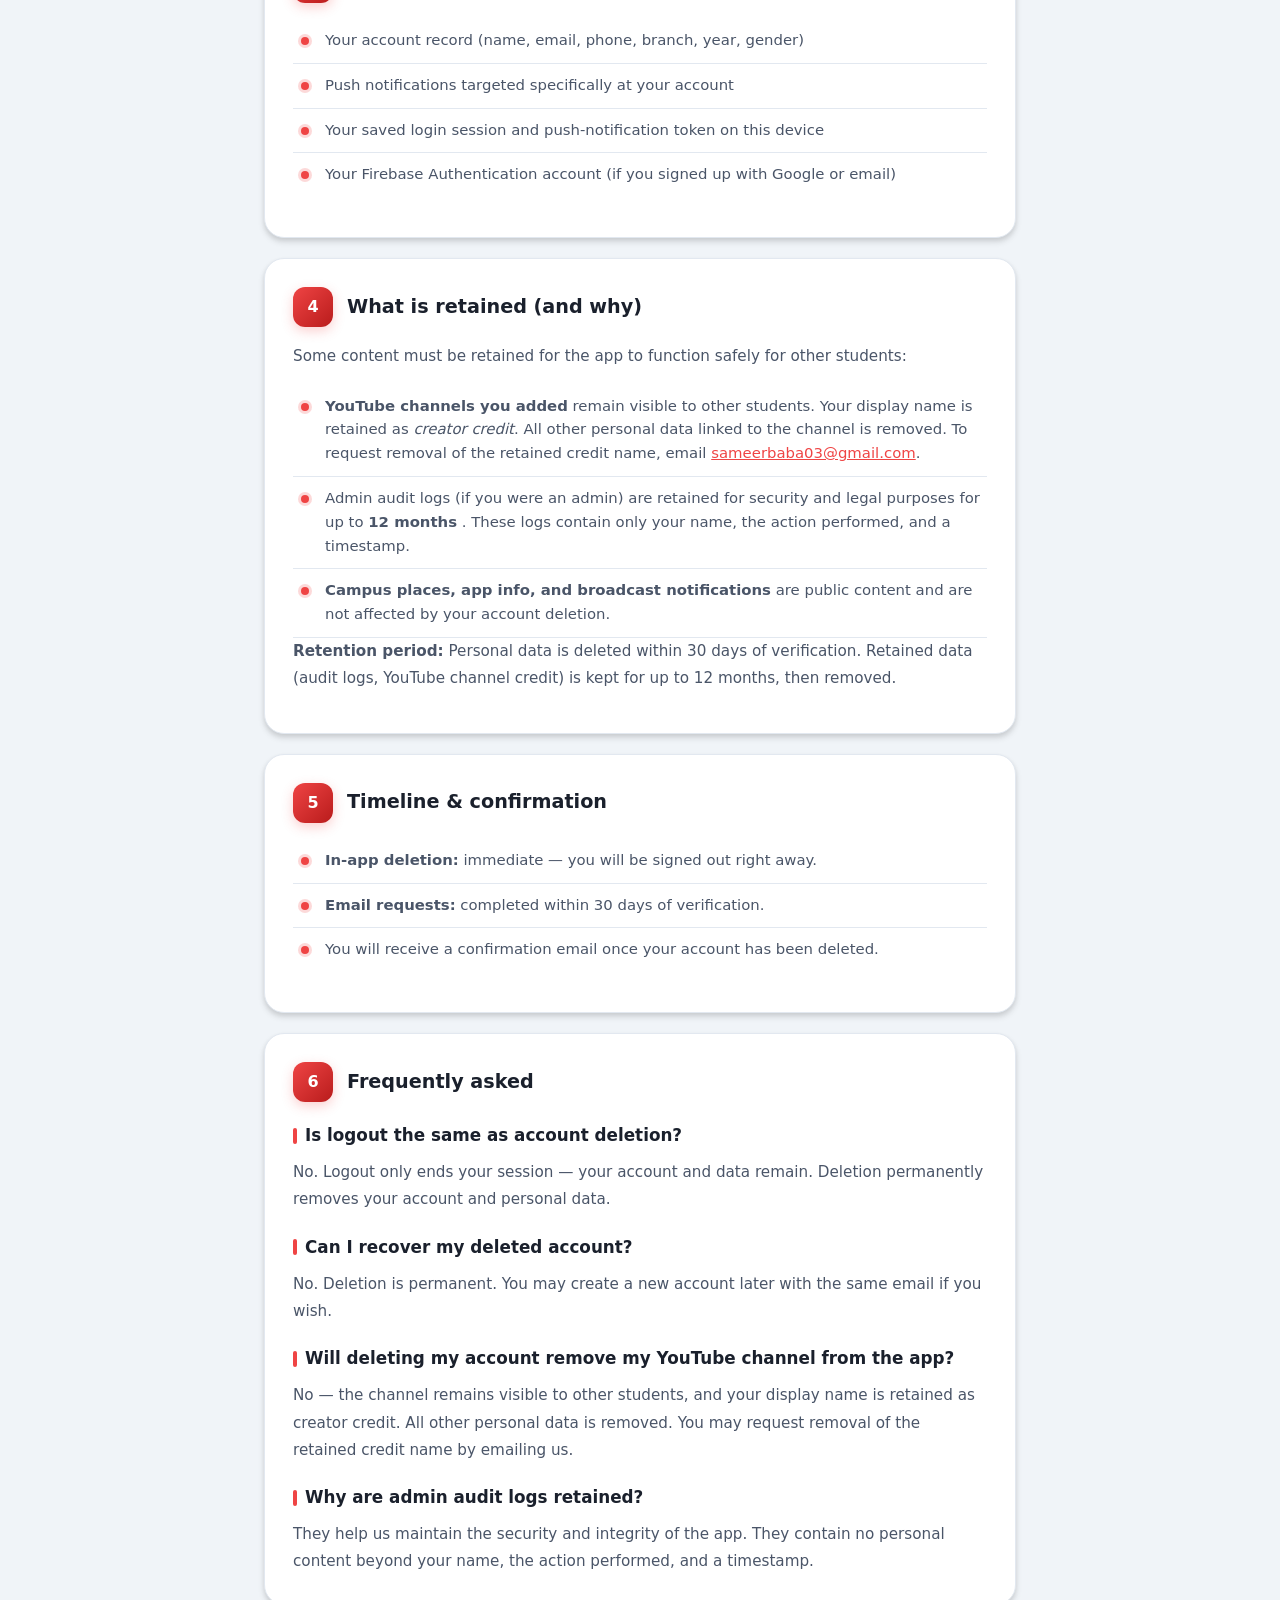
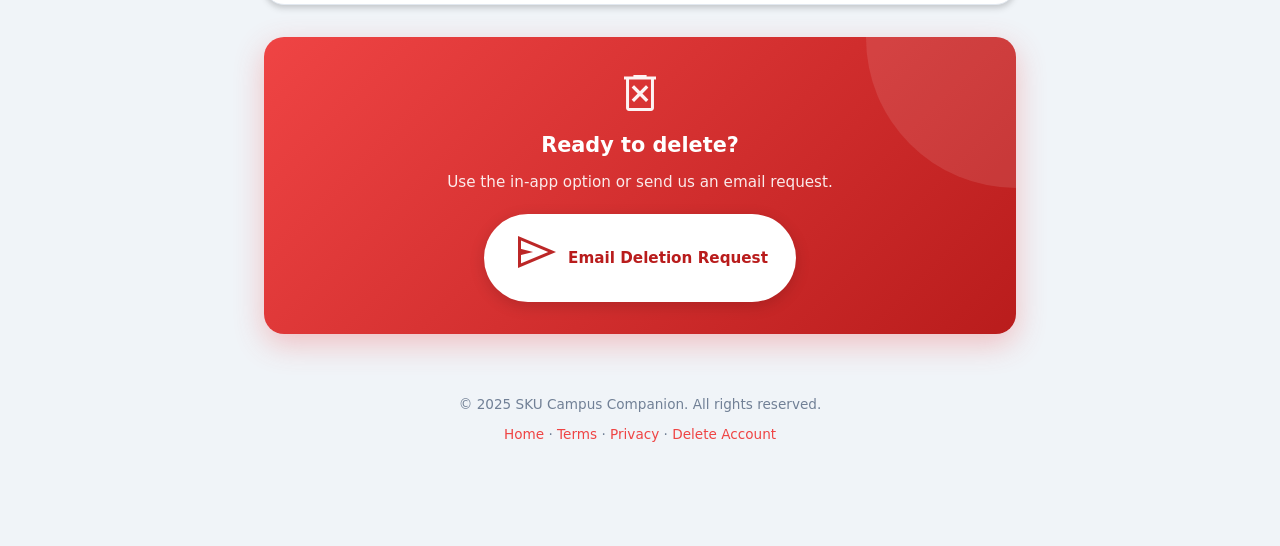
==== commit bdfa318b: "Simplify admin audit logs section and update retention info Removed redundant information about admi" ====
--- a/delete-account.html
+++ b/delete-account.html
@@ -715,15 +715,13 @@
                     credit name, email
                     <a href="mailto:sameerbaba03@gmail.com" style="color:#ef4444;">sameerbaba03@gmail.com</a>.
                 </li>
-                <li>
-                    <strong>Admin audit logs</strong> (if you were an admin) are retained for
-                    security and legal purposes. These logs contain only your name, the action
-                    performed, and a timestamp.
-                </li>
+                <li>Admin audit logs (if you were an admin) are retained for security and legal purposes for up to <strong>12 months</strong>
+                    . These logs contain only your name, the action performed, and a timestamp.</li>
                 <li>
                     <strong>Campus places, app info, and broadcast notifications</strong> are
                     public content and are not affected by your account deletion.
                 </li>
+                <p><strong>Retention period:</strong> Personal data is deleted within 30 days of verification. Retained data (audit logs, YouTube channel credit) is kept for up to 12 months, then removed.</p>
             </ul>
         </section>
 
